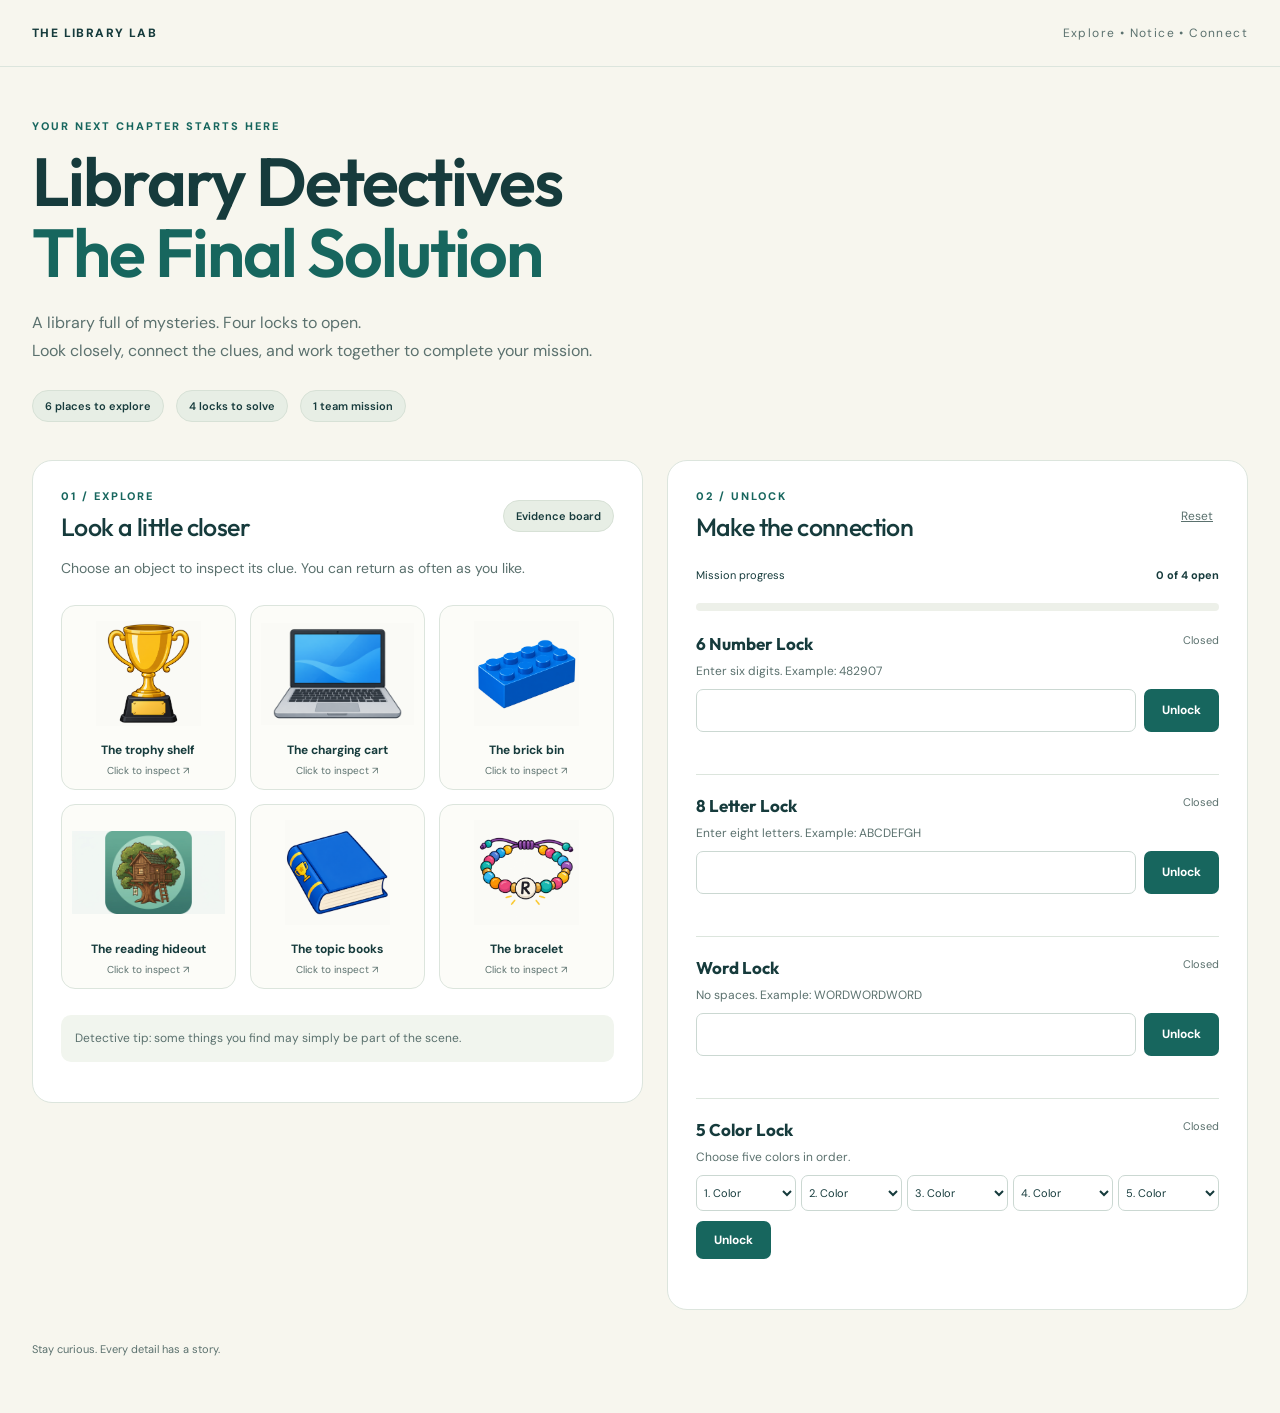
==== student.html @ ed870c4a "Add files via upload" ====
<!doctype html><html lang="en"><head><meta charset="utf-8"><meta name="viewport" content="width=device-width, initial-scale=1"><title>Library Detectives - The Final Solution · Student mission</title><link rel="stylesheet" href="styles.css?v=20261022-3"><script src="script.js?v=20261022-3" defer></script></head><body><header class="topbar"><a href="index.html">THE LIBRARY LAB</a><span>Explore • Notice • Connect</span></header><main><section class="hero"><p class="eyebrow">YOUR NEXT CHAPTER STARTS HERE</p><h1>Library Detectives<br><em>The Final Solution</em></h1><p>A library full of mysteries. Four locks to open.<br>Look closely, connect the clues, and work together to complete your mission.</p><div class="mission-tags"><span>6 places to explore</span><span>4 locks to solve</span><span>1 team mission</span></div></section><div class="workspace"><section class="clues panel" aria-labelledby="clues-title"><div class="section-head"><div><p class="eyebrow">01 / EXPLORE</p><h2 id="clues-title">Look a little closer</h2></div><span class="pill">Evidence board</span></div><p>Choose an object to inspect its clue. You can return as often as you like.</p><div id="tiles" class="tiles"></div><p class="note">Detective tip: some things you find may simply be part of the scene.</p></section><section class="panel locks" aria-labelledby="locks-title"><div class="section-head"><div><p class="eyebrow">02 / UNLOCK</p><h2 id="locks-title">Make the connection</h2></div><button id="reset" class="text-button">Reset</button></div><div class="progress-label"><span>Mission progress</span><strong id="progress-text" aria-live="polite">0 of 4 open</strong></div><progress id="progress" value="0" max="4">0 of 4</progress><div id="lock-list"></div><section id="win" hidden tabindex="-1"><p class="eyebrow">MISSION COMPLETE</p><h2>You opened a new chapter!</h2><p>Four locks, one brilliant team. Celebrate your curiosity and teamwork!</p></section></section></div></main><footer>Stay curious. Every detail has a story.</footer><dialog id="clue-dialog" aria-labelledby="dialog-title"><div class="dialog-head"><h2 id="dialog-title"></h2><button id="close-dialog" aria-label="Close clue">Close ✕</button></div><div id="clue-content"></div></dialog><dialog id="reset-dialog" aria-labelledby="reset-title"><h2 id="reset-title">Start a fresh mission?</h2><p>This clears your open locks and entries on this device.</p><button id="cancel-reset">Keep exploring</button> <button id="confirm-reset">Reset mission</button></dialog></body></html>
---- styles.css ----
@import url('https://fonts.googleapis.com/css2?family=DM+Sans:wght@400;500;600;700&family=Outfit:wght@400;500;600;700;800&display=swap');
:root{--ink:#163b3c;--teal:#17665e;--cream:#f7f6ee;--line:#dce5dd;--muted:#5b716e}*{box-sizing:border-box}body{margin:0;background:var(--cream);color:var(--ink);font:16px 'DM Sans',sans-serif}button,input,select{font:inherit}button,a,input,select{outline-offset:5px}button:focus-visible,a:focus-visible,input:focus-visible,select:focus-visible{outline:3px solid #b66a18}button{cursor:pointer}a{color:inherit}.topbar{max-width:1280px;margin:auto;padding:25px 32px;display:flex;justify-content:space-between;border-bottom:1px solid var(--line);font-size:12px;letter-spacing:1.4px}.topbar a{text-decoration:none;font-weight:800}.topbar span{color:var(--muted)}main{max-width:1280px;margin:auto;padding:0 32px}.hero{padding:52px 0 38px}.eyebrow{font-size:11px;font-weight:800;letter-spacing:2px;color:var(--teal);margin:0 0 13px}h1,h2,h3{font-family:'Outfit',sans-serif}h1{font-size:clamp(40px,5.5vw,68px);line-height:1.05;letter-spacing:-2px;margin:0 0 20px;font-weight:600}h1 em{font-style:normal;color:var(--teal)}.hero>p:not(.eyebrow){color:var(--muted);line-height:1.75}.mission-tags{display:flex;gap:12px;margin-top:25px;flex-wrap:wrap}.mission-tags span,.pill{font-size:11px;background:#e7eee5;border:1px solid #d7e1d6;border-radius:30px;padding:8px 12px;font-weight:600}.workspace{display:grid;grid-template-columns:1.05fr 1fr;gap:24px;align-items:start}.panel{background:#fff;border:1px solid var(--line);border-radius:20px;padding:28px}.section-head{display:flex;justify-content:space-between;gap:12px;align-items:center}.section-head .eyebrow{margin-bottom:8px}h2{font-size:25px;font-weight:500;letter-spacing:-.6px;margin:0}.panel>p{color:var(--muted);font-size:14px;line-height:1.6}.tiles{display:grid;grid-template-columns:repeat(3,1fr);gap:14px;margin:26px 0}.tile{border:1px solid var(--line);border-radius:14px;background:#fcfcf8;padding:15px 10px 12px;color:var(--ink);transition:transform .15s,box-shadow .15s}.tile:hover{transform:translateY(-3px);box-shadow:0 8px 15px #163b3c10}.tile img{display:block;width:100%;height:105px;object-fit:contain;mix-blend-mode:multiply;margin-bottom:12px}.tile span{font-size:12px;font-weight:700}.tile small{display:block;font-size:10px;color:var(--muted);margin-top:5px}.note{background:#f1f5ee;border-radius:10px;padding:14px;font-size:12px!important;line-height:1.6;color:var(--muted)}.text-button{border:0;background:none;text-decoration:underline;color:var(--muted);font-size:12px}.progress-label{display:flex;justify-content:space-between;font-size:11px;margin:25px 0 10px}progress{width:100%;height:8px;border:0;border-radius:10px;background:#edf0e9;overflow:hidden;accent-color:var(--teal)}progress::-webkit-progress-bar{background:#edf0e9}progress::-webkit-progress-value{background:var(--teal)}.lock-card{padding:20px 0;border-bottom:1px solid var(--line)}.lock-card:last-child{border:0;padding-bottom:0}.lock-card h3{font-size:17px;margin:0 0 9px;display:flex;justify-content:space-between}.status{font:11px 'DM Sans',sans-serif;color:var(--muted)}.lock-card label{display:block;font-size:12px;color:var(--muted);margin-bottom:10px}.entry-row{display:flex;gap:8px}input,select{width:100%;min-width:0;border:1px solid #cbd8d2;border-radius:7px;padding:10px;background:white;color:var(--ink)}.primary,button[type=submit],#confirm-reset{background:var(--teal);color:white;border:0;border-radius:7px;padding:11px 18px;font-size:12px;font-weight:700;text-decoration:none;white-space:nowrap}.colors{display:grid;grid-template-columns:repeat(5,1fr);gap:5px;margin-bottom:10px}.colors select{font-size:11px;padding:9px 3px}.feedback{font-size:12px;margin:7px 0 0;min-height:15px}.feedback.error{color:#a3332d}.solved .status,.solved .feedback{color:#17665e}.launch{display:inline-block;margin:15px 0}#win{margin-top:20px;padding:25px;background:#e8f2da;border-radius:12px}#win p{line-height:1.6}footer{max-width:1280px;margin:32px auto;padding:0 32px 25px;font-size:11px;color:var(--muted)}dialog{border:0;border-radius:17px;padding:22px;max-width:min(1000px,94vw);max-height:92vh;color:var(--ink)}dialog::backdrop{background:#102d35bb;backdrop-filter:blur(4px)}.dialog-head{display:flex;align-items:center;justify-content:space-between;gap:20px;margin-bottom:15px}.dialog-head button,#cancel-reset{border:1px solid var(--line);background:white;border-radius:7px;padding:10px}#clue-content img{display:block;max-width:100%;max-height:72vh;margin:auto;object-fit:contain}#clue-content figure{margin:0}#clue-content figcaption{padding:10px 0;color:var(--muted);font-size:13px}.fallback{padding:20px;background:#f1f5ee;border-radius:10px;font-size:13px}.teacher-grid{display:grid;grid-template-columns:repeat(3,1fr);gap:35px;margin:30px 0}.teacher-grid p,.teacher>p{font-size:14px;color:var(--muted);line-height:1.7}.step{font-size:12px;color:var(--teal);font-weight:bold}.teacher h3{font-weight:500}.teacher{max-width:1000px}button:disabled{cursor:default;opacity:.65}@media(max-width:900px){.workspace{grid-template-columns:1fr}.hero{padding-top:35px}.teacher-grid{gap:20px}}@media(max-width:520px){main{padding:0 16px}.topbar{padding:20px 16px}.topbar span{display:none}.panel{padding:20px}.tiles{gap:8px}.tile{padding:10px 5px}.tile img{height:75px}.section-head .pill{display:none}.teacher-grid{grid-template-columns:1fr;gap:10px}.colors{grid-template-columns:1fr}.colors select{padding:10px}.entry-row{flex-wrap:wrap}.entry-row input{flex:1 1 150px}}
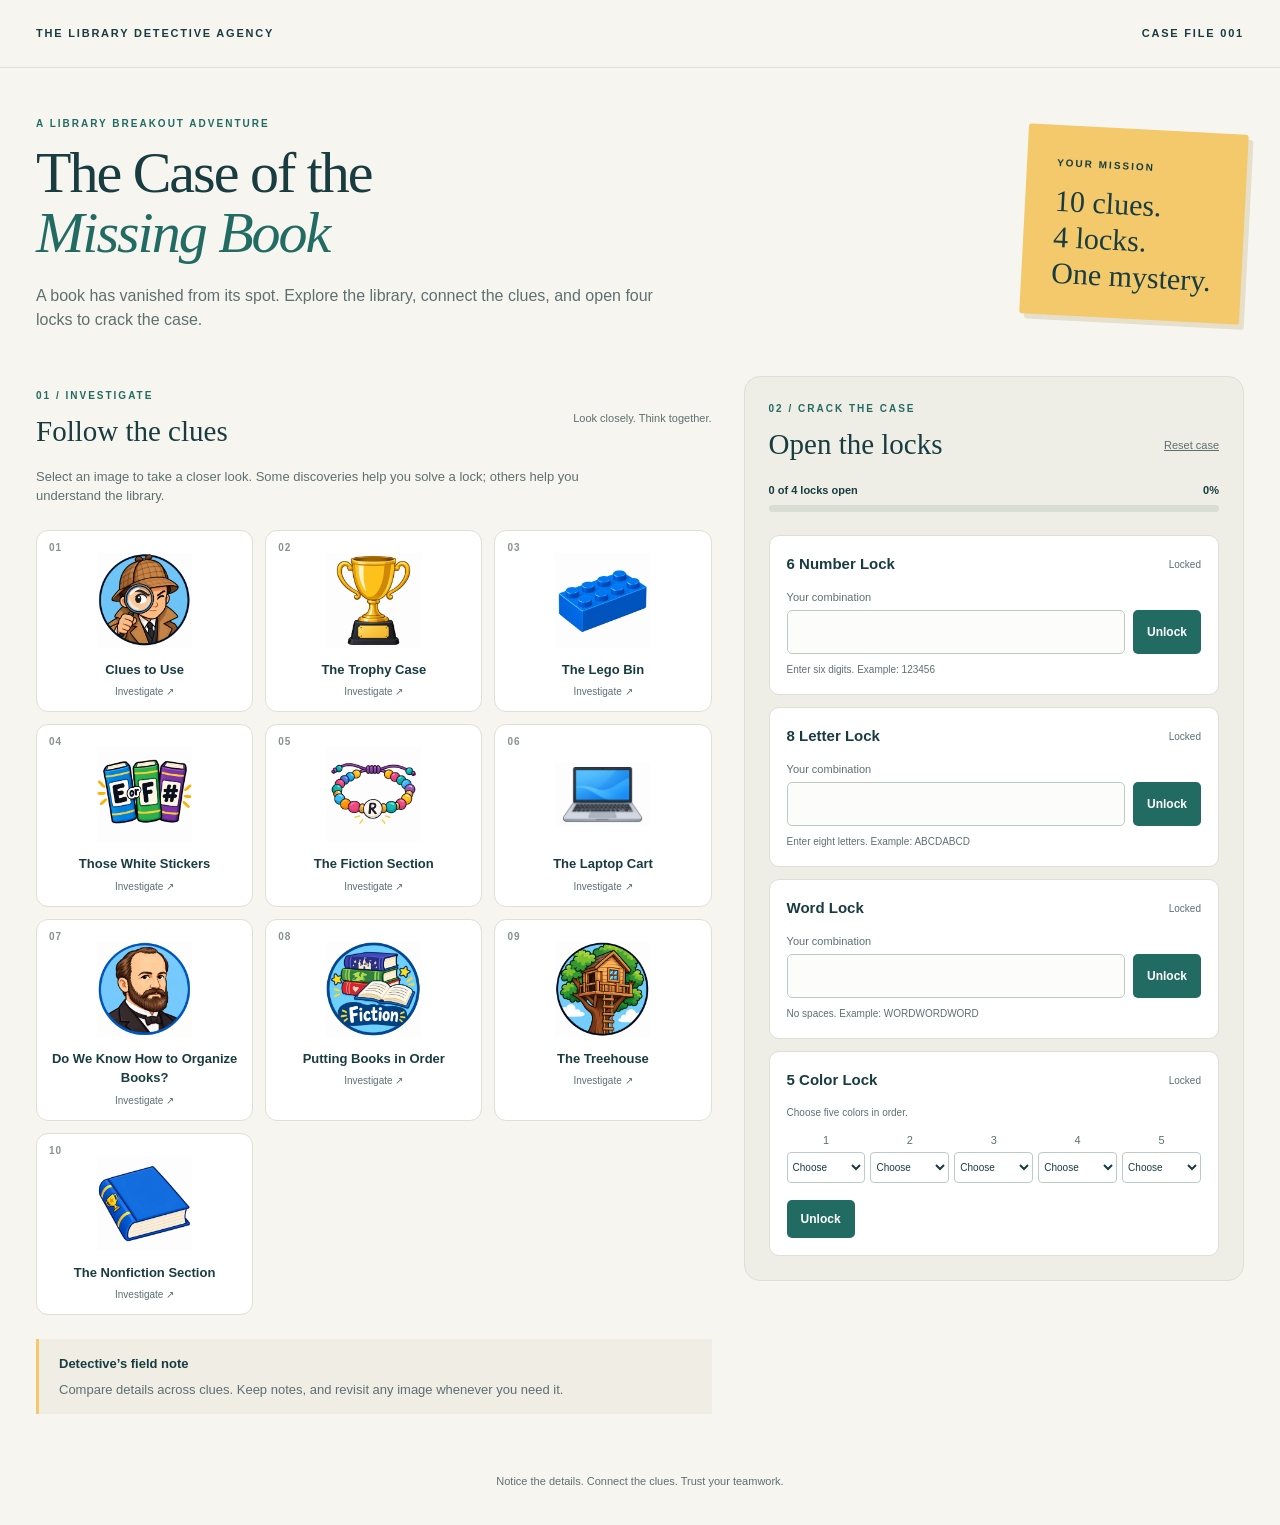
==== commit 7d326938: "Add files via upload" ====
--- a/student.html
+++ b/student.html
@@ -1 +1 @@
-<!doctype html><html lang="en"><head><meta charset="utf-8"><meta name="viewport" content="width=device-width, initial-scale=1"><title>Library Detectives - The Final Solution · Student mission</title><link rel="stylesheet" href="styles.css?v=20261022-3"><script src="script.js?v=20261022-3" defer></script></head><body><header class="topbar"><a href="index.html">THE LIBRARY LAB</a><span>Explore • Notice • Connect</span></header><main><section class="hero"><p class="eyebrow">YOUR NEXT CHAPTER STARTS HERE</p><h1>Library Detectives<br><em>The Final Solution</em></h1><p>A library full of mysteries. Four locks to open.<br>Look closely, connect the clues, and work together to complete your mission.</p><div class="mission-tags"><span>6 places to explore</span><span>4 locks to solve</span><span>1 team mission</span></div></section><div class="workspace"><section class="clues panel" aria-labelledby="clues-title"><div class="section-head"><div><p class="eyebrow">01 / EXPLORE</p><h2 id="clues-title">Look a little closer</h2></div><span class="pill">Evidence board</span></div><p>Choose an object to inspect its clue. You can return as often as you like.</p><div id="tiles" class="tiles"></div><p class="note">Detective tip: some things you find may simply be part of the scene.</p></section><section class="panel locks" aria-labelledby="locks-title"><div class="section-head"><div><p class="eyebrow">02 / UNLOCK</p><h2 id="locks-title">Make the connection</h2></div><button id="reset" class="text-button">Reset</button></div><div class="progress-label"><span>Mission progress</span><strong id="progress-text" aria-live="polite">0 of 4 open</strong></div><progress id="progress" value="0" max="4">0 of 4</progress><div id="lock-list"></div><section id="win" hidden tabindex="-1"><p class="eyebrow">MISSION COMPLETE</p><h2>You opened a new chapter!</h2><p>Four locks, one brilliant team. Celebrate your curiosity and teamwork!</p></section></section></div></main><footer>Stay curious. Every detail has a story.</footer><dialog id="clue-dialog" aria-labelledby="dialog-title"><div class="dialog-head"><h2 id="dialog-title"></h2><button id="close-dialog" aria-label="Close clue">Close ✕</button></div><div id="clue-content"></div></dialog><dialog id="reset-dialog" aria-labelledby="reset-title"><h2 id="reset-title">Start a fresh mission?</h2><p>This clears your open locks and entries on this device.</p><button id="cancel-reset">Keep exploring</button> <button id="confirm-reset">Reset mission</button></dialog></body></html>
+<!doctype html><html lang="en"><head><meta charset="utf-8"><meta name="viewport" content="width=device-width,initial-scale=1"><meta name="theme-color" content="#153f43"><title>The Case of the Missing Book</title><link rel="stylesheet" href="styles.css?v=20261023-1"><script src="script.js?v=20261023-1" defer></script></head><body><header class="topbar"><a class="brand" href="index.html">THE LIBRARY DETECTIVE AGENCY</a><span>CASE FILE 001</span></header><main><section class="hero"><div><p class="eyebrow">A LIBRARY BREAKOUT ADVENTURE</p><h1>The Case of the<br><em>Missing Book</em></h1><p>A book has vanished from its spot. Explore the library, connect the clues, and open four locks to crack the case.</p></div><div class="case-stamp"><span>YOUR MISSION</span><strong>10 clues.<br>4 locks.<br>One mystery.</strong></div></section><div class="activity-layout"><section class="clues-panel" aria-labelledby="clues-title"><div class="section-heading"><div><p class="eyebrow">01 / INVESTIGATE</p><h2 id="clues-title">Follow the clues</h2></div><span class="small-note">Look closely. Think together.</span></div><p class="intro">Select an image to take a closer look. Some discoveries help you solve a lock; others help you understand the library.</p><div class="clue-grid"><button class="clue-tile" data-clue="clue-board.png" data-title="Clues to Use" aria-haspopup="dialog"><span class="tile-number">01</span><img src="assets/detective-icon.png" alt="" width="110" height="110"><span>Clues to Use</span><span class="tile-action">Investigate ↗</span></button><button class="clue-tile" data-clue="trophy-case.png" data-title="The Trophy Case" aria-haspopup="dialog"><span class="tile-number">02</span><img src="assets/trophy-icon.png" alt="" width="110" height="110"><span>The Trophy Case</span><span class="tile-action">Investigate ↗</span></button><button class="clue-tile" data-clue="brick-bin.png" data-title="The Lego Bin" aria-haspopup="dialog"><span class="tile-number">03</span><img src="assets/brick-icon.png" alt="" width="110" height="110"><span>The Lego Bin</span><span class="tile-action">Investigate ↗</span></button><button class="clue-tile" data-clue="classification.png" data-title="Those White Stickers" aria-haspopup="dialog"><span class="tile-number">04</span><img src="assets/classification-icon.png" alt="" width="110" height="110"><span>Those White Stickers</span><span class="tile-action">Investigate ↗</span></button><button class="clue-tile" data-clue="fiction-shelf.png" data-title="The Fiction Section" aria-haspopup="dialog"><span class="tile-number">05</span><img src="assets/bracelet-icon.png" alt="" width="110" height="110"><span>The Fiction Section</span><span class="tile-action">Investigate ↗</span></button><button class="clue-tile" data-clue="laptop-cart.png" data-title="The Laptop Cart" aria-haspopup="dialog"><span class="tile-number">06</span><img src="assets/laptop-icon.png" alt="" width="110" height="110"><span>The Laptop Cart</span><span class="tile-action">Investigate ↗</span></button><button class="clue-tile" data-clue="dewey.png" data-title="Do We Know How to Organize Books?" aria-haspopup="dialog"><span class="tile-number">07</span><img src="assets/person-icon.png" alt="" width="110" height="110"><span>Do We Know How to Organize Books?</span><span class="tile-action">Investigate ↗</span></button><button class="clue-tile" data-clue="fiction-guide.png" data-title="Putting Books in Order" aria-haspopup="dialog"><span class="tile-number">08</span><img src="assets/fiction-icon.png" alt="" width="110" height="110"><span>Putting Books in Order</span><span class="tile-action">Investigate ↗</span></button><button class="clue-tile" data-clue="treehouse.jpeg" data-title="The Treehouse" aria-haspopup="dialog"><span class="tile-number">09</span><img src="assets/treehouse-icon.png" alt="" width="110" height="110"><span>The Treehouse</span><span class="tile-action">Investigate ↗</span></button><button class="clue-tile" data-clue="nonfiction.png" data-title="The Nonfiction Section" aria-haspopup="dialog"><span class="tile-number">10</span><img src="assets/book-icon.png" alt="" width="110" height="110"><span>The Nonfiction Section</span><span class="tile-action">Investigate ↗</span></button></div><div class="field-note"><strong>Detective’s field note</strong><p>Compare details across clues. Keep notes, and revisit any image whenever you need it.</p></div></section><aside class="locks-panel" aria-labelledby="locks-title"><p class="eyebrow">02 / CRACK THE CASE</p><div class="section-heading"><h2 id="locks-title">Open the locks</h2><button id="reset" class="text-button">Reset case</button></div><div class="progress-label"><span id="progress-label" role="status">0 of 4 locks open</span><span id="progress-percent">0%</span></div><progress id="progress" value="0" max="4" aria-label="Locks open"></progress><form class="lock-card" data-lock="number"><div class="lock-heading"><h3>6 Number Lock</h3><span class="lock-state">Locked</span></div><label for="number">Your combination</label><div class="input-row"><input id="number" aria-label="6 Number Lock combination" name="answer" aria-describedby="number-hint number-feedback" inputmode="numeric" maxlength="6" autocomplete="off" spellcheck="false" required><button class="primary" type="submit">Unlock</button></div><p class="hint" id="number-hint">Enter six digits. Example: 123456</p><p class="feedback" id="number-feedback" role="status"></p></form><form class="lock-card" data-lock="letters"><div class="lock-heading"><h3>8 Letter Lock</h3><span class="lock-state">Locked</span></div><label for="letters">Your combination</label><div class="input-row"><input id="letters" aria-label="8 Letter Lock combination" name="answer" aria-describedby="letters-hint letters-feedback" inputmode="text" maxlength="8" autocomplete="off" spellcheck="false" required><button class="primary" type="submit">Unlock</button></div><p class="hint" id="letters-hint">Enter eight letters. Example: ABCDABCD</p><p class="feedback" id="letters-feedback" role="status"></p></form><form class="lock-card" data-lock="word"><div class="lock-heading"><h3>Word Lock</h3><span class="lock-state">Locked</span></div><label for="word">Your combination</label><div class="input-row"><input id="word" aria-label="Word Lock combination" name="answer" aria-describedby="word-hint word-feedback" inputmode="text" maxlength="30" autocomplete="off" spellcheck="false" required><button class="primary" type="submit">Unlock</button></div><p class="hint" id="word-hint">No spaces. Example: WORDWORDWORD</p><p class="feedback" id="word-feedback" role="status"></p></form><form class="lock-card" data-lock="color"><div class="lock-heading"><h3>5 Color Lock</h3><span class="lock-state">Locked</span></div><p class="hint">Choose five colors in order.</p><div class="color-row"><label class="color-position">1<select aria-label="Color 1" required><option value="">Choose</option><option value="B">Blue</option><option value="G">Green</option><option value="O">Orange</option><option value="P">Purple</option><option value="R">Red</option><option value="Y">Yellow</option></select></label><label class="color-position">2<select aria-label="Color 2" required><option value="">Choose</option><option value="B">Blue</option><option value="G">Green</option><option value="O">Orange</option><option value="P">Purple</option><option value="R">Red</option><option value="Y">Yellow</option></select></label><label class="color-position">3<select aria-label="Color 3" required><option value="">Choose</option><option value="B">Blue</option><option value="G">Green</option><option value="O">Orange</option><option value="P">Purple</option><option value="R">Red</option><option value="Y">Yellow</option></select></label><label class="color-position">4<select aria-label="Color 4" required><option value="">Choose</option><option value="B">Blue</option><option value="G">Green</option><option value="O">Orange</option><option value="P">Purple</option><option value="R">Red</option><option value="Y">Yellow</option></select></label><label class="color-position">5<select aria-label="Color 5" required><option value="">Choose</option><option value="B">Blue</option><option value="G">Green</option><option value="O">Orange</option><option value="P">Purple</option><option value="R">Red</option><option value="Y">Yellow</option></select></label></div><button class="primary" type="submit">Unlock</button><p class="feedback" id="color-feedback" role="status"></p></form></aside></div><section id="celebration" class="celebration" hidden tabindex="-1"><p class="eyebrow">CASE CLOSED</p><h2>You cracked the case!</h2><p>Congratulations! You cracked the case! Turns out, the missing book was in the wrong place on the library shelves all along. Looks like someone wasn't paying attention to the call number... Now we know why those stickers are so important!</p></section></main><footer>Notice the details. Connect the clues. Trust your teamwork.</footer><dialog id="clue-dialog" aria-labelledby="dialog-title"><div class="dialog-header"><h2 id="dialog-title">Clue</h2><button id="close-dialog" class="primary">Close ×</button></div><p class="hint">Look closely at the graphic. Scroll for more detail.</p><div id="clue-image-wrap"></div></dialog><dialog id="reset-dialog" aria-labelledby="reset-title"><h2 id="reset-title">Start a fresh case?</h2><p>This clears your combinations and opens a new investigation.</p><div class="input-row"><button id="cancel-reset" class="secondary">Keep investigating</button><button id="confirm-reset" class="primary">Reset case</button></div></dialog></body></html>
--- a/styles.css
+++ b/styles.css
@@ -1,2 +1 @@
-@import url('https://fonts.googleapis.com/css2?family=DM+Sans:wght@400;500;600;700&family=Outfit:wght@400;500;600;700;800&display=swap');
-:root{--ink:#163b3c;--teal:#17665e;--cream:#f7f6ee;--line:#dce5dd;--muted:#5b716e}*{box-sizing:border-box}body{margin:0;background:var(--cream);color:var(--ink);font:16px 'DM Sans',sans-serif}button,input,select{font:inherit}button,a,input,select{outline-offset:5px}button:focus-visible,a:focus-visible,input:focus-visible,select:focus-visible{outline:3px solid #b66a18}button{cursor:pointer}a{color:inherit}.topbar{max-width:1280px;margin:auto;padding:25px 32px;display:flex;justify-content:space-between;border-bottom:1px solid var(--line);font-size:12px;letter-spacing:1.4px}.topbar a{text-decoration:none;font-weight:800}.topbar span{color:var(--muted)}main{max-width:1280px;margin:auto;padding:0 32px}.hero{padding:52px 0 38px}.eyebrow{font-size:11px;font-weight:800;letter-spacing:2px;color:var(--teal);margin:0 0 13px}h1,h2,h3{font-family:'Outfit',sans-serif}h1{font-size:clamp(40px,5.5vw,68px);line-height:1.05;letter-spacing:-2px;margin:0 0 20px;font-weight:600}h1 em{font-style:normal;color:var(--teal)}.hero>p:not(.eyebrow){color:var(--muted);line-height:1.75}.mission-tags{display:flex;gap:12px;margin-top:25px;flex-wrap:wrap}.mission-tags span,.pill{font-size:11px;background:#e7eee5;border:1px solid #d7e1d6;border-radius:30px;padding:8px 12px;font-weight:600}.workspace{display:grid;grid-template-columns:1.05fr 1fr;gap:24px;align-items:start}.panel{background:#fff;border:1px solid var(--line);border-radius:20px;padding:28px}.section-head{display:flex;justify-content:space-between;gap:12px;align-items:center}.section-head .eyebrow{margin-bottom:8px}h2{font-size:25px;font-weight:500;letter-spacing:-.6px;margin:0}.panel>p{color:var(--muted);font-size:14px;line-height:1.6}.tiles{display:grid;grid-template-columns:repeat(3,1fr);gap:14px;margin:26px 0}.tile{border:1px solid var(--line);border-radius:14px;background:#fcfcf8;padding:15px 10px 12px;color:var(--ink);transition:transform .15s,box-shadow .15s}.tile:hover{transform:translateY(-3px);box-shadow:0 8px 15px #163b3c10}.tile img{display:block;width:100%;height:105px;object-fit:contain;mix-blend-mode:multiply;margin-bottom:12px}.tile span{font-size:12px;font-weight:700}.tile small{display:block;font-size:10px;color:var(--muted);margin-top:5px}.note{background:#f1f5ee;border-radius:10px;padding:14px;font-size:12px!important;line-height:1.6;color:var(--muted)}.text-button{border:0;background:none;text-decoration:underline;color:var(--muted);font-size:12px}.progress-label{display:flex;justify-content:space-between;font-size:11px;margin:25px 0 10px}progress{width:100%;height:8px;border:0;border-radius:10px;background:#edf0e9;overflow:hidden;accent-color:var(--teal)}progress::-webkit-progress-bar{background:#edf0e9}progress::-webkit-progress-value{background:var(--teal)}.lock-card{padding:20px 0;border-bottom:1px solid var(--line)}.lock-card:last-child{border:0;padding-bottom:0}.lock-card h3{font-size:17px;margin:0 0 9px;display:flex;justify-content:space-between}.status{font:11px 'DM Sans',sans-serif;color:var(--muted)}.lock-card label{display:block;font-size:12px;color:var(--muted);margin-bottom:10px}.entry-row{display:flex;gap:8px}input,select{width:100%;min-width:0;border:1px solid #cbd8d2;border-radius:7px;padding:10px;background:white;color:var(--ink)}.primary,button[type=submit],#confirm-reset{background:var(--teal);color:white;border:0;border-radius:7px;padding:11px 18px;font-size:12px;font-weight:700;text-decoration:none;white-space:nowrap}.colors{display:grid;grid-template-columns:repeat(5,1fr);gap:5px;margin-bottom:10px}.colors select{font-size:11px;padding:9px 3px}.feedback{font-size:12px;margin:7px 0 0;min-height:15px}.feedback.error{color:#a3332d}.solved .status,.solved .feedback{color:#17665e}.launch{display:inline-block;margin:15px 0}#win{margin-top:20px;padding:25px;background:#e8f2da;border-radius:12px}#win p{line-height:1.6}footer{max-width:1280px;margin:32px auto;padding:0 32px 25px;font-size:11px;color:var(--muted)}dialog{border:0;border-radius:17px;padding:22px;max-width:min(1000px,94vw);max-height:92vh;color:var(--ink)}dialog::backdrop{background:#102d35bb;backdrop-filter:blur(4px)}.dialog-head{display:flex;align-items:center;justify-content:space-between;gap:20px;margin-bottom:15px}.dialog-head button,#cancel-reset{border:1px solid var(--line);background:white;border-radius:7px;padding:10px}#clue-content img{display:block;max-width:100%;max-height:72vh;margin:auto;object-fit:contain}#clue-content figure{margin:0}#clue-content figcaption{padding:10px 0;color:var(--muted);font-size:13px}.fallback{padding:20px;background:#f1f5ee;border-radius:10px;font-size:13px}.teacher-grid{display:grid;grid-template-columns:repeat(3,1fr);gap:35px;margin:30px 0}.teacher-grid p,.teacher>p{font-size:14px;color:var(--muted);line-height:1.7}.step{font-size:12px;color:var(--teal);font-weight:bold}.teacher h3{font-weight:500}.teacher{max-width:1000px}button:disabled{cursor:default;opacity:.65}@media(max-width:900px){.workspace{grid-template-columns:1fr}.hero{padding-top:35px}.teacher-grid{gap:20px}}@media(max-width:520px){main{padding:0 16px}.topbar{padding:20px 16px}.topbar span{display:none}.panel{padding:20px}.tiles{gap:8px}.tile{padding:10px 5px}.tile img{height:75px}.section-head .pill{display:none}.teacher-grid{grid-template-columns:1fr;gap:10px}.colors{grid-template-columns:1fr}.colors select{padding:10px}.entry-row{flex-wrap:wrap}.entry-row input{flex:1 1 150px}}
+:root{--ink:#183c40;--muted:#5d7071;--paper:#f7f5ef;--teal:#226b63;--gold:#f3c96b;--line:#dedfd5}*{box-sizing:border-box}body{margin:0;background:var(--paper);color:var(--ink);font-family:Arial,Helvetica,sans-serif;line-height:1.5}button,input,select{font:inherit}button,a,input,select{-webkit-tap-highlight-color:transparent}button,a{touch-action:manipulation}button{cursor:pointer}a{color:inherit}button:focus-visible,a:focus-visible,input:focus-visible,select:focus-visible{outline:3px solid #b45c29;outline-offset:4px}.topbar{max-width:1320px;margin:auto;padding:25px 36px;display:flex;justify-content:space-between;gap:20px;border-bottom:1px solid var(--line);font-size:11px;font-weight:800;letter-spacing:1.8px}.brand{text-decoration:none}main{max-width:1320px;margin:auto;padding:0 36px}.hero{padding:48px 0 44px;display:flex;justify-content:space-between;gap:40px;align-items:center}.eyebrow{font-size:10px;letter-spacing:2px;font-weight:800;color:var(--teal);margin:0 0 12px}h1{font-family:Georgia,serif;font-size:58px;line-height:1.05;letter-spacing:-2px;margin:0 0 20px;font-weight:500}h1 em{color:var(--teal)}.hero p:not(.eyebrow){max-width:620px;color:var(--muted);font-size:16px;margin:0}.case-stamp{background:var(--gold);padding:24px 30px;transform:rotate(3deg);min-width:220px;border-radius:3px;box-shadow:5px 5px 0 #e5dfcc}.case-stamp span{font-size:10px;letter-spacing:2px;font-weight:800}.case-stamp strong{font-family:Georgia,serif;font-weight:500;font-size:30px;line-height:1.2;display:block;margin-top:10px}.activity-layout{display:grid;grid-template-columns:minmax(0,1.35fr) minmax(350px,1fr);gap:32px;align-items:start}.clues-panel{padding-top:12px}.section-heading{display:flex;align-items:center;justify-content:space-between;gap:12px}h2{font-family:Georgia,serif;font-size:29px;font-weight:500;line-height:1.15;margin:0}.small-note{font-size:11px;color:var(--muted)}.intro{font-size:13px;max-width:560px;color:var(--muted);margin:18px 0 24px}.clue-grid{display:grid;grid-template-columns:repeat(3,minmax(0,1fr));gap:12px}.clue-tile{position:relative;display:flex;flex-direction:column;align-items:center;background:#fff;border:1px solid var(--line);border-radius:12px;padding:22px 10px 12px;color:var(--ink);font-weight:700;transition:transform .15s,box-shadow .15s}.clue-tile:hover{transform:translateY(-3px);box-shadow:0 8px 20px #183c4012;border-color:#75a69c}.tile-number{position:absolute;left:12px;top:9px;color:#87918e;font-size:10px;letter-spacing:1px}.clue-tile img{width:95px;height:95px;object-fit:contain;margin:0 0 12px}.clue-tile>span:not(.tile-number):not(.tile-action){font-size:13px}.tile-action{font-size:10px;color:var(--muted);font-weight:400;margin-top:5px}.field-note{border-left:3px solid var(--gold);padding:15px 20px;margin:24px 0;background:#efede4;font-size:13px}.field-note p{color:var(--muted);margin:6px 0 0}.locks-panel{background:#eeeee6;border:1px solid var(--line);border-radius:16px;padding:24px}.text-button{border:0;background:none;color:var(--muted);font-size:11px;text-decoration:underline;padding:8px 0}.progress-label{display:flex;justify-content:space-between;font-size:11px;margin:20px 0 7px;font-weight:700}progress{display:block;width:100%;height:7px;border:0;border-radius:10px;overflow:hidden;margin:0 0 23px;background:#d8ded4}progress::-webkit-progress-bar{background:#d8ded4}progress::-webkit-progress-value{background:var(--teal)}progress::-moz-progress-bar{background:var(--teal)}.lock-card{background:white;border:1px solid var(--line);border-radius:10px;padding:17px;margin-top:12px}.lock-heading{display:flex;justify-content:space-between;align-items:center;gap:10px;margin-bottom:13px}h3{font-size:15px;margin:0}.lock-state{font-size:10px;color:var(--muted)}.lock-card label{display:block;font-size:11px;color:var(--muted);margin-bottom:5px}.input-row{display:flex;gap:8px}.input-row input{width:100%;min-width:0;border:1px solid #bdcbc5;background:#fcfdfb;border-radius:5px;padding:9px 10px;letter-spacing:2px;text-transform:uppercase}.primary,.secondary{border:0;border-radius:5px;padding:10px 14px;font-size:12px;font-weight:700;background:var(--teal);color:white;text-decoration:none;display:inline-block;white-space:nowrap}.primary:hover{background:#174b45}.primary:disabled{background:#dde9df;color:#3e6550;cursor:default}.secondary{background:#e7ece6;color:var(--ink)}.hint{font-size:10px;color:var(--muted);margin:8px 0 0}.feedback{font-size:11px;margin:7px 0 0;color:#8b4e23}.feedback:empty{display:none}.solved{border-color:#8db79a;background:#f7fcf6}.solved .feedback,.solved .lock-state{color:#2a6942}.color-row{display:grid;grid-template-columns:repeat(5,minmax(0,1fr));gap:5px;margin:12px 0}.color-position{text-align:center}.color-position select{display:block;width:100%;font-size:10px;padding:8px 1px;border:1px solid #bdcbc5;border-radius:4px;color:var(--ink);background:#fff;margin-top:4px}.celebration{background:var(--teal);color:white;padding:35px;margin:32px 0;border-radius:14px}.celebration .eyebrow{color:var(--gold)}.celebration p:last-child{max-width:850px}footer{text-align:center;font-size:11px;color:var(--muted);padding:35px 20px}dialog{border:0;border-radius:14px;padding:22px;max-width:1100px;width:94vw;max-height:94vh;color:var(--ink);box-shadow:0 25px 90px #0004}dialog::backdrop{background:#102c32bf;backdrop-filter:blur(4px)}.dialog-header{display:flex;align-items:center;justify-content:space-between;gap:20px;position:sticky;top:-22px;background:white;padding:10px 0;z-index:1}#clue-image-wrap img{display:block;width:100%;height:auto;margin-top:15px}.image-fallback{padding:20px;background:#fff0ce;border-radius:8px;font-size:13px}#reset-dialog{max-width:480px}#reset-dialog .input-row{flex-wrap:wrap}.teacher-art{width:260px;border-radius:50%}.launch{margin-top:25px;font-size:14px;padding:15px 22px}.teacher-cards{display:grid;grid-template-columns:repeat(3,1fr);gap:20px}.teacher-cards article{padding:25px;background:white;border:1px solid var(--line);border-radius:12px}.teacher-cards h2{font-size:25px;margin-top:12px}.teacher-cards p{font-size:14px;color:var(--muted)}[hidden]{display:none!important}@media(min-width:1100px){.clue-grid{grid-template-columns:repeat(3,1fr)}}@media(max-width:900px){.activity-layout{grid-template-columns:1fr 350px;gap:20px}.clue-grid{grid-template-columns:repeat(2,1fr)}.small-note{display:none}h1{font-size:48px}.case-stamp{min-width:180px}.case-stamp strong{font-size:26px}.locks-panel{padding:18px}}@media(max-width:720px){main{padding:0 20px}.topbar{padding:20px;letter-spacing:1px;font-size:9px}.hero{padding:35px 0;gap:20px}h1{font-size:40px}.hero p:not(.eyebrow){font-size:14px}.case-stamp{display:none}.activity-layout{grid-template-columns:1fr}.clue-grid{grid-template-columns:repeat(3,1fr)}.clue-tile img{width:75px;height:75px}.clue-tile>span:not(.tile-number):not(.tile-action){font-size:11px}.teacher-cards{grid-template-columns:1fr}.teacher-art{width:130px}.teacher-main .hero{align-items:flex-start}.teacher-main h1{font-size:34px}.locks-panel{padding:22px}dialog{padding:15px}.dialog-header{top:-15px}h2{font-size:26px}}@media(prefers-reduced-motion:reduce){*{scroll-behavior:auto!important;transition:none!important}}
